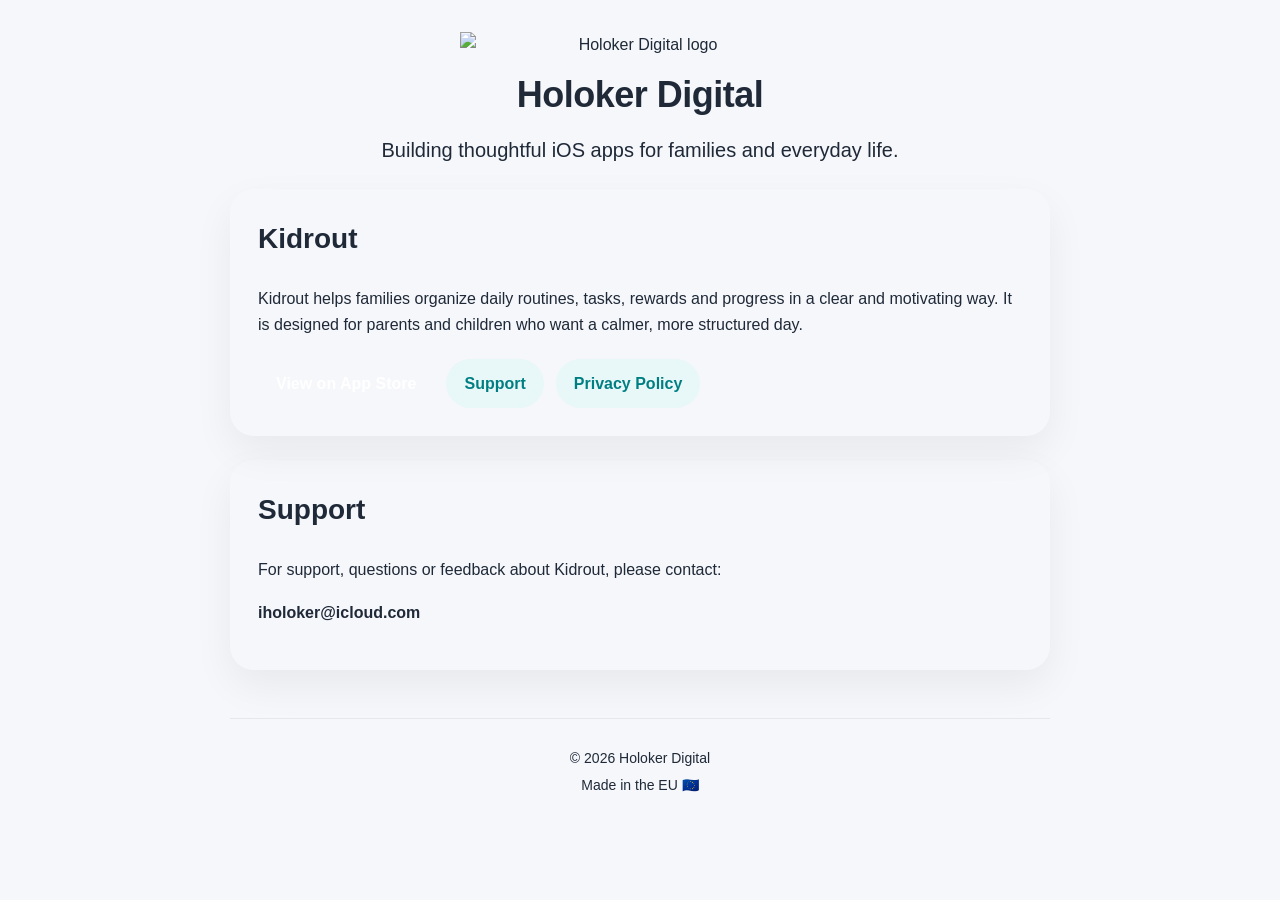
==== index.html @ f3a7f390 "Update index.html" ====
<!DOCTYPE html>
<html lang="en">
<head>
  <meta charset="UTF-8" />
  <meta name="viewport" content="width=device-width, initial-scale=1.0" />
  <title>Kidrout Support & Privacy Policy</title>

  <style>
    body {
      margin: 0;
      font-family: -apple-system, BlinkMacSystemFont, "Segoe UI", sans-serif;
      background: #f5f7fb;
      color: #1f2937;
      line-height: 1.6;
    }

    .container {
      max-width: 820px;
      margin: 0 auto;
      padding: 32px 20px;
    }

    .card {
      background: #ffffff;
      border-radius: 22px;
      padding: 32px;
      box-shadow: 0 12px 35px rgba(15, 23, 42, 0.08);
      margin-bottom: 24px;
    }

    h1 {
      font-size: 34px;
      margin: 0 0 8px;
    }

    h2 {
      max-width: 60%;
      border-radius: 28px;
      margin-bottom: 24px;
    }

    .large-logo {
  display: block;
  width: 360px;
  max-width: 100%;
  height: auto;
  margin: 0 auto;
}

    .hero {
  text-align: center;
}
    h1 {
      font-size: 36px;
      font-weight: 700;
      letter-spacing: -0.5px;
      margin: 8px 0 12px;
    }

    .subtitle {
      font-size: 20px;
      color: var(--muted);
      margin: 0 auto;
      max-width: 640px;
      line-height: 1.5;
    }

    .card {
      background: var(--card);
      border-radius: 24px;
      padding: 28px;
      margin-top: 24px;
      box-shadow: 0 16px 40px rgba(0, 0, 0, 0.06);
    }

    h2 {
      margin-top: 0;
      font-size: 28px;
    }

    p {
      line-height: 1.65;
    }

    .buttons {
      display: flex;
      flex-wrap: wrap;
      gap: 12px;
      margin-top: 20px;
    }

    a.button {
      text-decoration: none;
      background: var(--accent);
      color: white;
      padding: 12px 18px;
      border-radius: 999px;
      font-weight: 600;
    }

    a.secondary {
      background: #e8f7f8;
      color: #007f83;
    }

    .footer {
      text-align: center;
      color: var(--muted);
      margin-top: 48px;
      padding: 24px 0;
      font-size: 14px;
      line-height: 1.8;
      border-top: 1px solid #e5e7eb;
    }

    .footer p {
      margin: 4px 0;
    }

    @media (max-width: 600px) {
      h1 {
        font-size: 34px;
      }

      .subtitle {
        font-size: 18px;
      }

      .card {
        padding: 22px;
      }
    }
  </style>
</head>

<body>
  <main class="container">

    <section class="hero">
      <img src="Logo.png" alt="Holoker Digital logo" class="logo large-logo" />

      <h1>Holoker Digital</h1>

      <p class="subtitle">
        Building thoughtful iOS apps for families and everyday life.
      </p>
    </section>

    <section class="card">
      <h2>Kidrout</h2>

      <p>
        Kidrout helps families organize daily routines, tasks, rewards and progress in a clear and motivating way.
        It is designed for parents and children who want a calmer, more structured day.
      </p>

      <div class="buttons">
        <a class="button" href="https://apps.apple.com/app/kidrout/id6779928574">View on App Store</a>

        <a class="button secondary" href="#support">Support</a>

        <a class="button secondary" href="https://hkrdigital.github.io/privacy.html">Privacy Policy</a>
      </div>
    </section>

    <section class="card" id="support">
      <h2>Support</h2>

      <p>
        For support, questions or feedback about Kidrout, please contact:
      </p>

      <p>
        <strong>iholoker@icloud.com</strong>
      </p>
    </section>

    <footer class="footer">
      <p>© 2026 Holoker Digital</p>
      <p>Made in the EU 🇪🇺</p>
    </footer>

  </main>
</body>
</html>
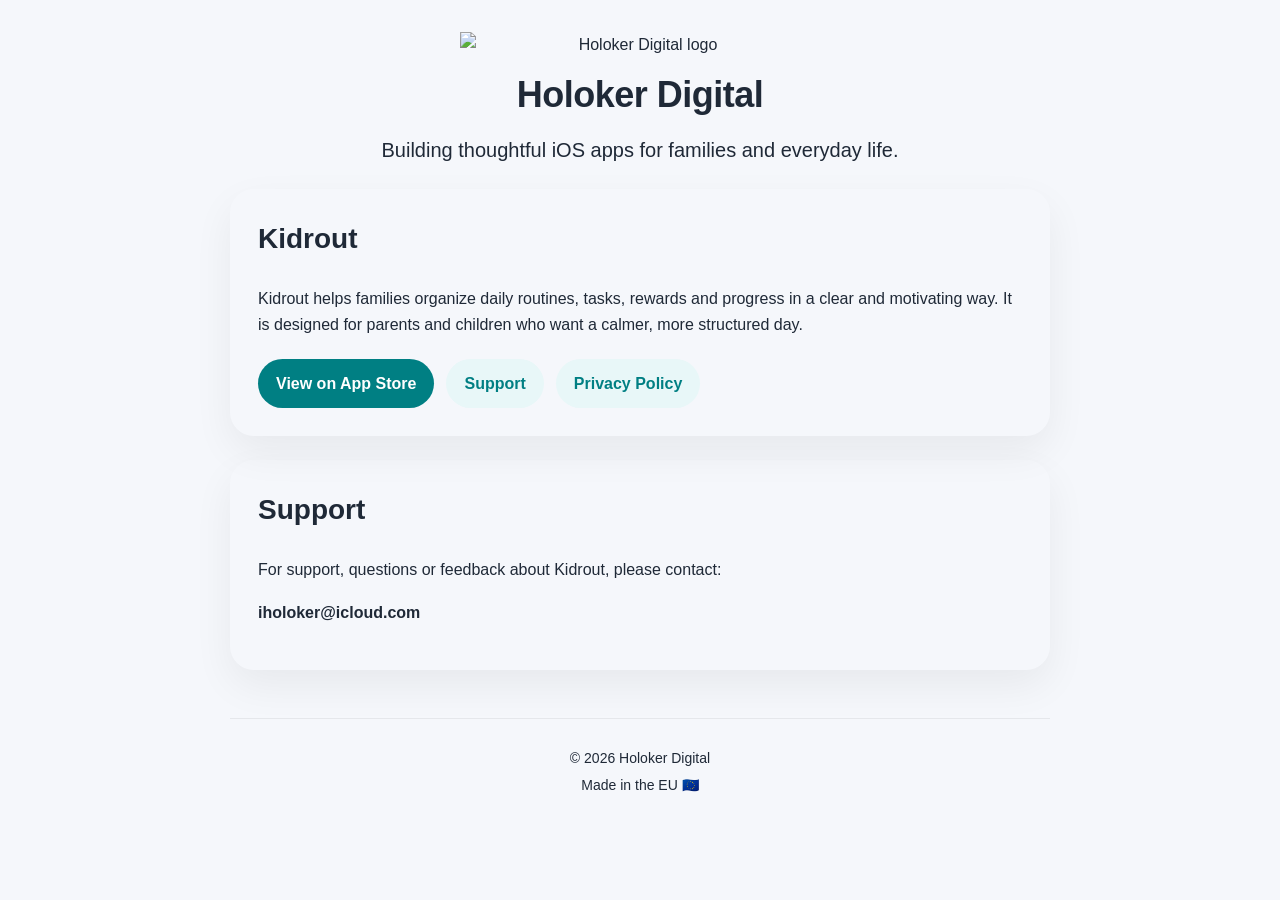
==== commit 71e85870: "Update index.html" ====
--- a/index.html
+++ b/index.html
@@ -90,13 +90,13 @@
     }
 
     a.button {
-      text-decoration: none;
-      background: var(--accent);
-      color: white;
-      padding: 12px 18px;
-      border-radius: 999px;
-      font-weight: 600;
-    }
+  text-decoration: none;
+  background: #007f83;
+  color: #ffffff;
+  padding: 12px 18px;
+  border-radius: 999px;
+  font-weight: 600;
+}
 
     a.secondary {
       background: #e8f7f8;
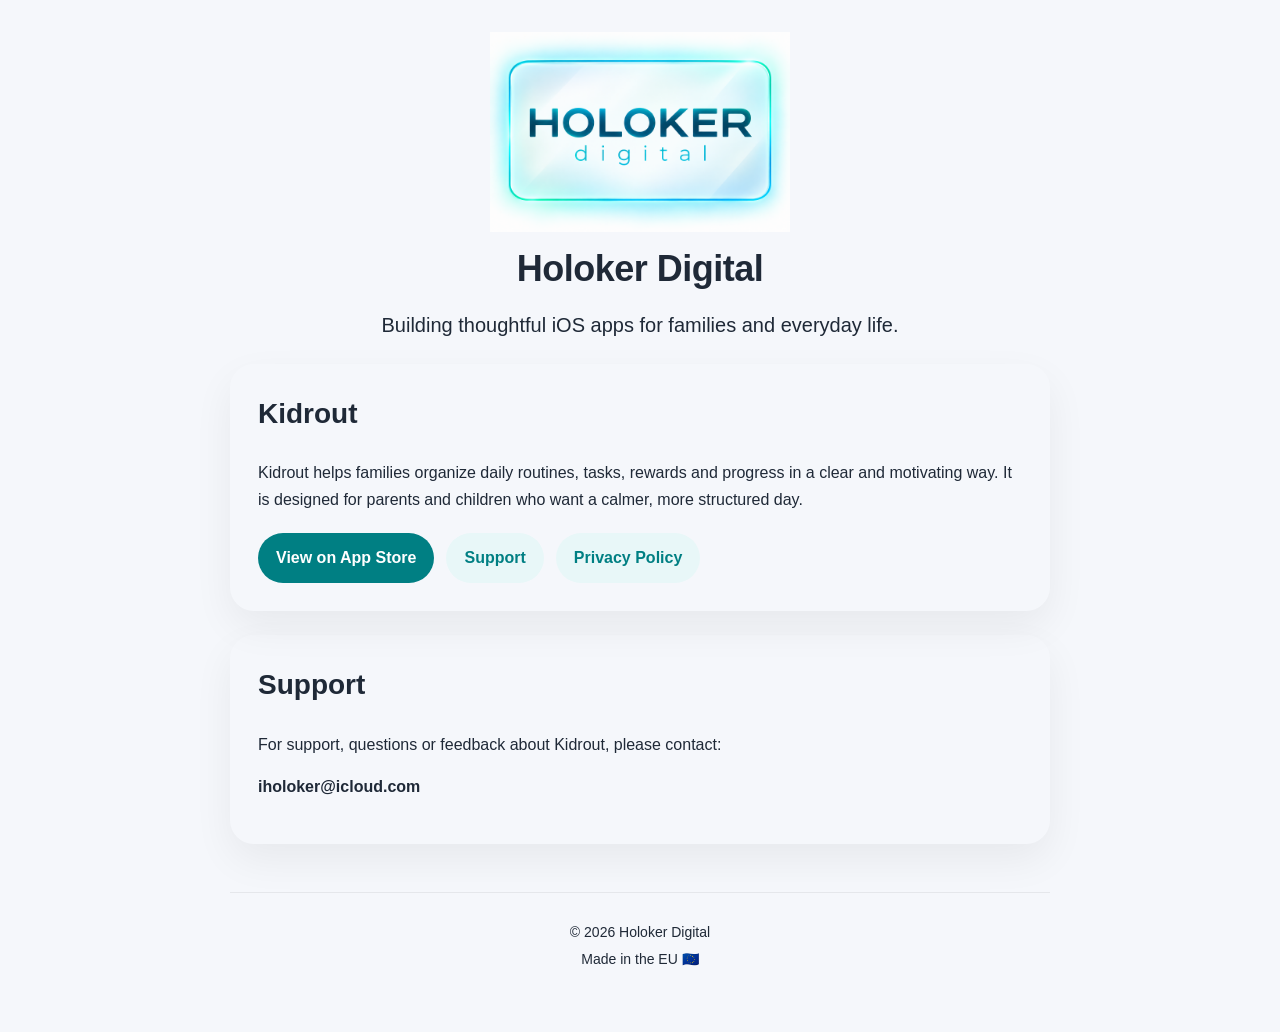
==== commit f7bcc071: "Update index.html" ====
--- a/index.html
+++ b/index.html
@@ -41,7 +41,7 @@
 
     .large-logo {
   display: block;
-  width: 360px;
+  width: 300px;
   max-width: 100%;
   height: auto;
   margin: 0 auto;
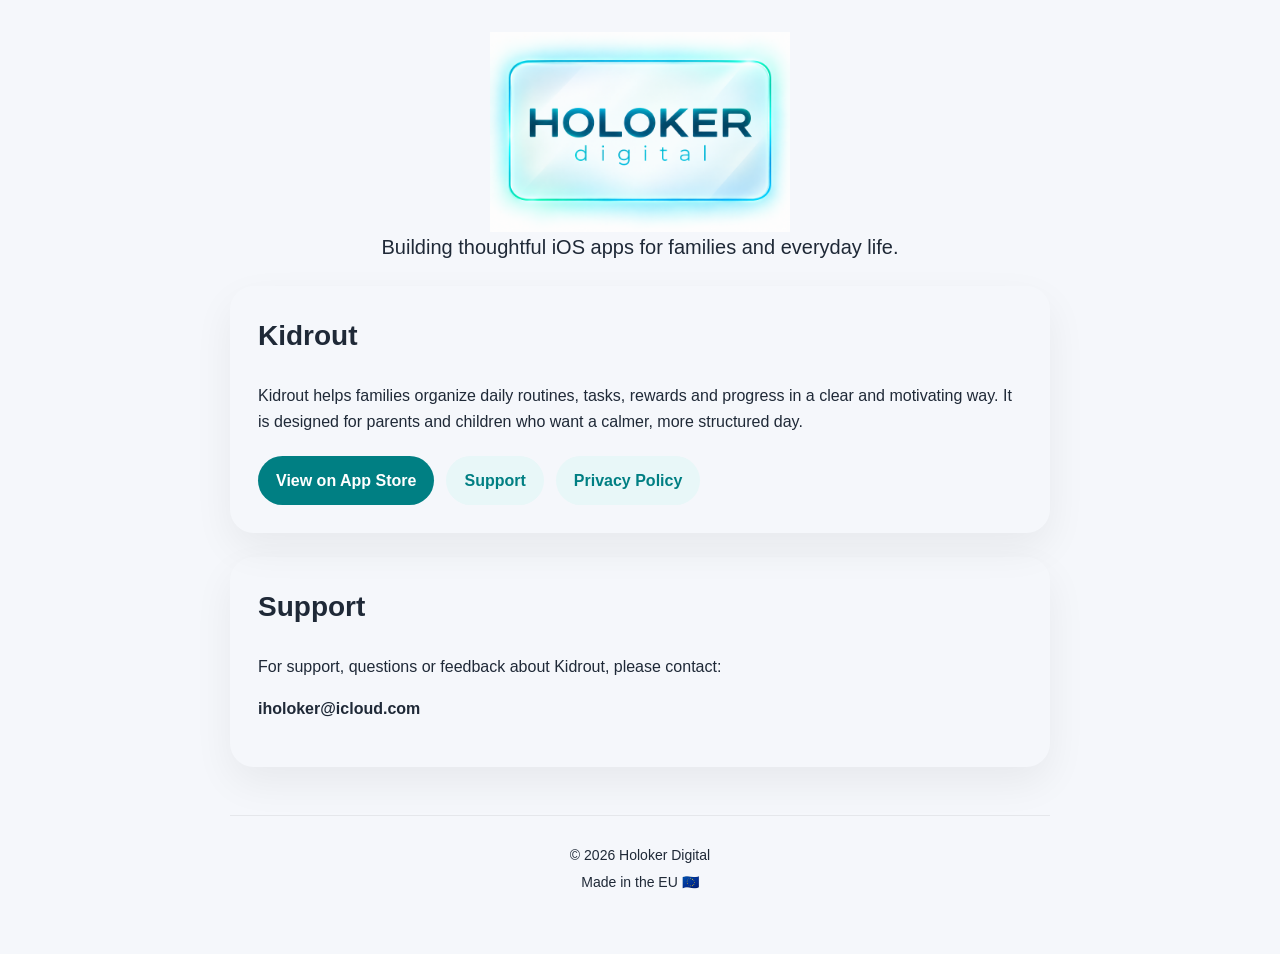
==== commit 2b325f5e: "Update index.html" ====
--- a/index.html
+++ b/index.html
@@ -139,8 +139,6 @@
     <section class="hero">
       <img src="Logo.png" alt="Holoker Digital logo" class="logo large-logo" />
 
-      <h1>Holoker Digital</h1>
-
       <p class="subtitle">
         Building thoughtful iOS apps for families and everyday life.
       </p>
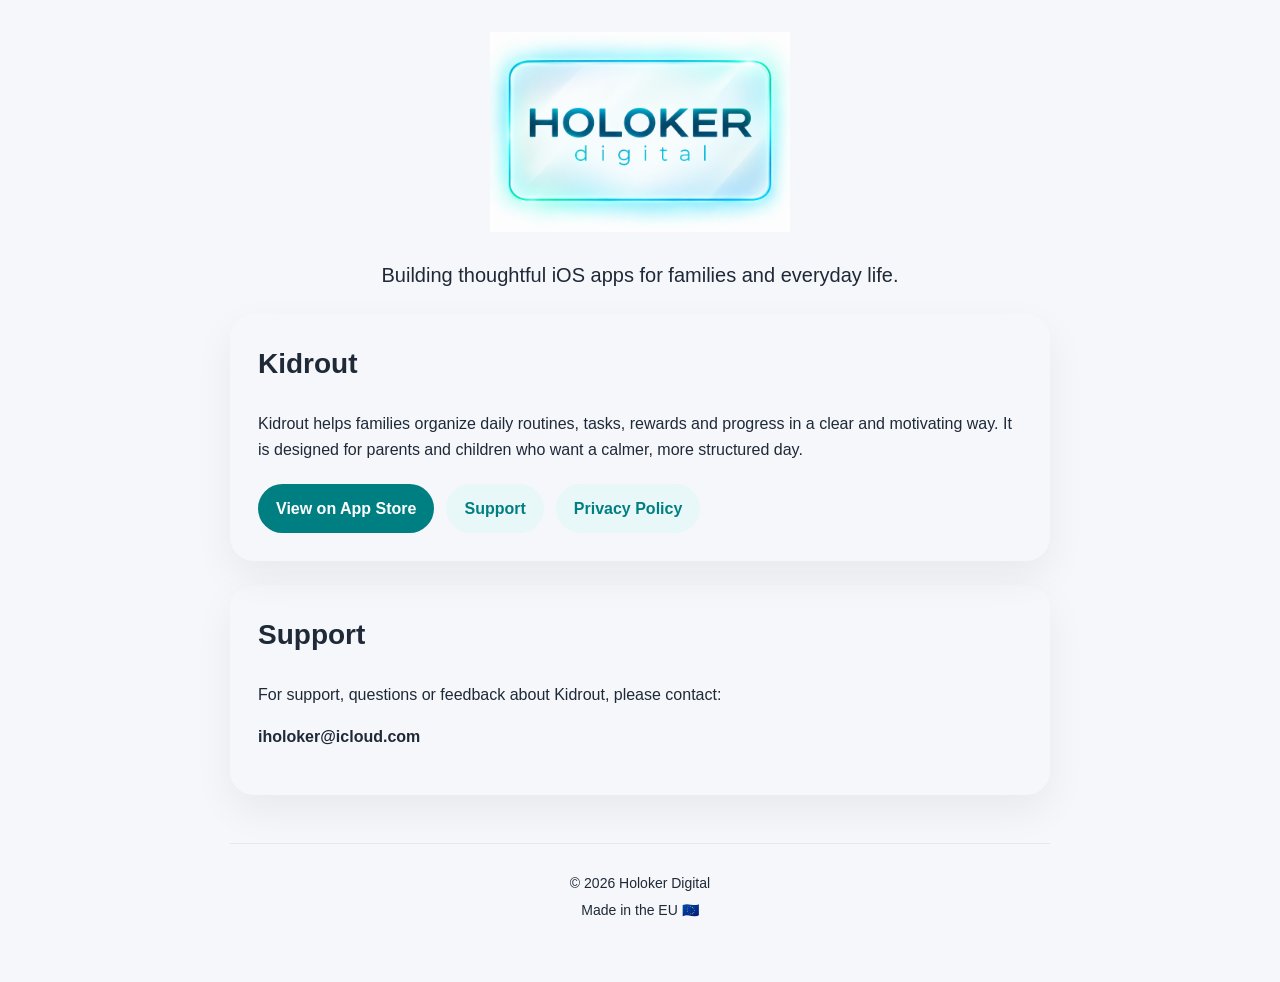
==== commit 19fe834f: "Update index.html" ====
--- a/index.html
+++ b/index.html
@@ -44,7 +44,7 @@
   width: 300px;
   max-width: 100%;
   height: auto;
-  margin: 0 auto;
+  margin: 0 auto 28px;
 }
 
     .hero {
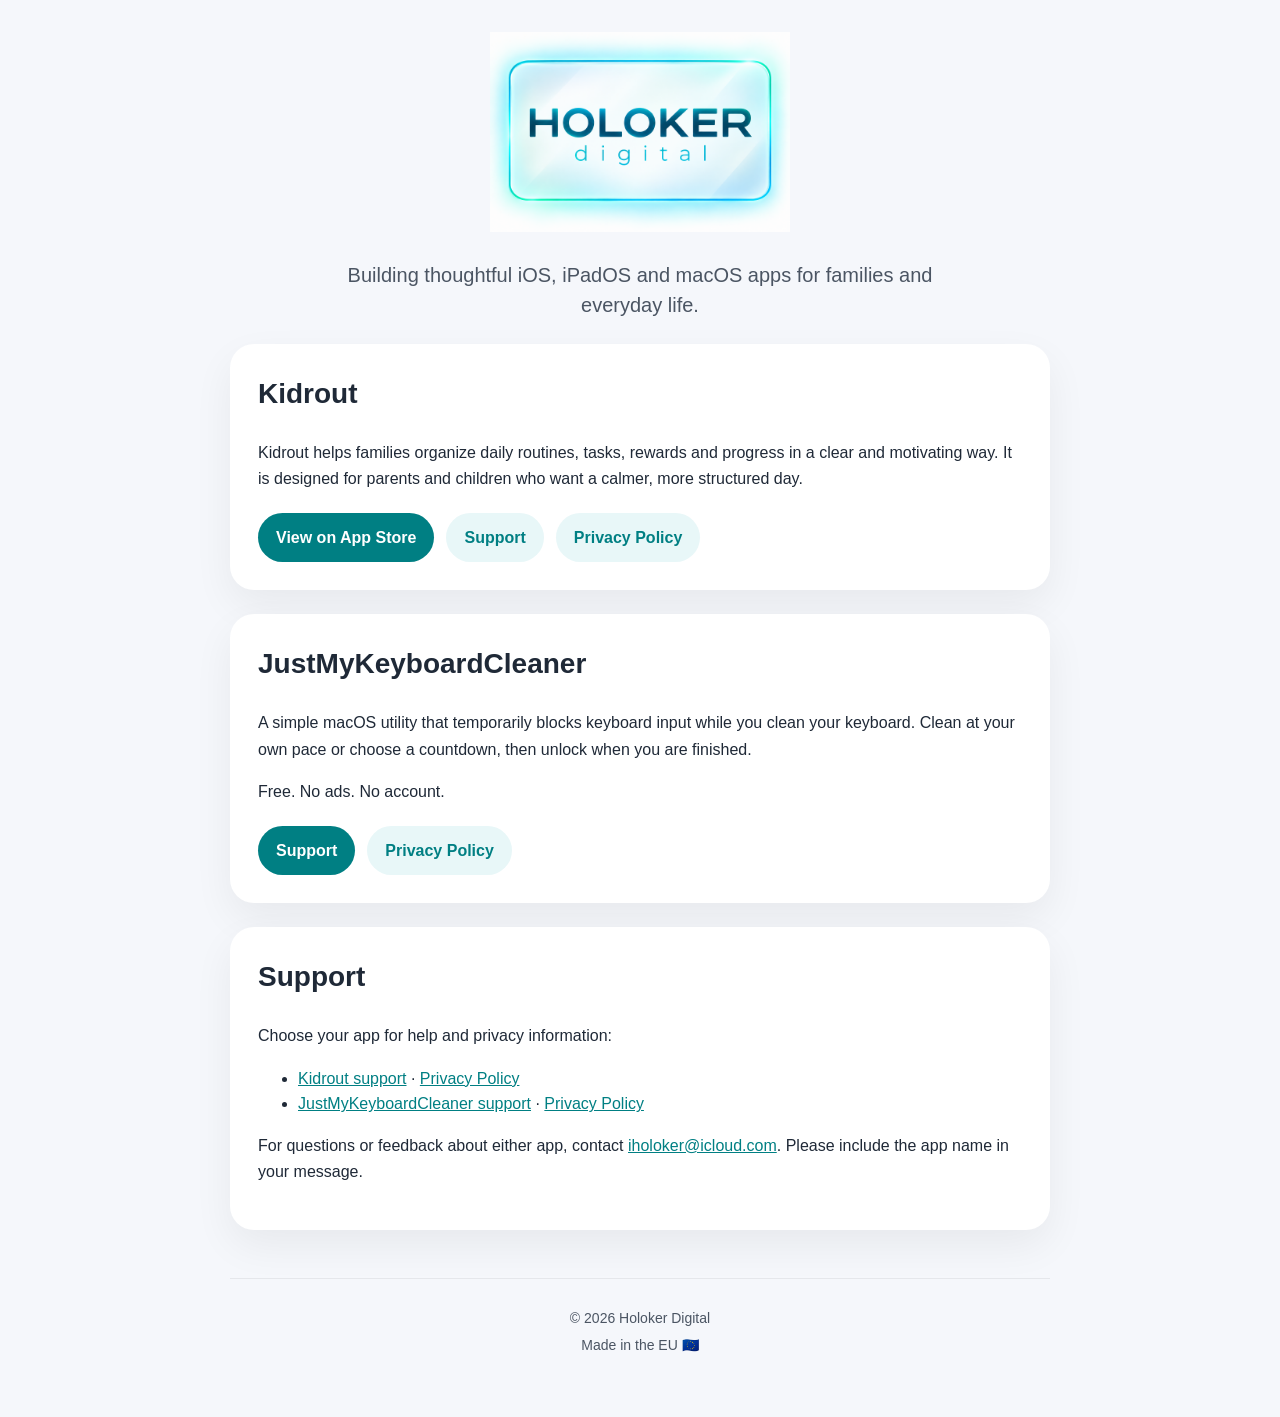
==== commit d7613759: "Add JustMyKeyboardCleaner and app-specific support links" ====
--- a/index.html
+++ b/index.html
@@ -3,181 +3,60 @@
 <head>
   <meta charset="UTF-8" />
   <meta name="viewport" content="width=device-width, initial-scale=1.0" />
-  <title>Kidrout Support & Privacy Policy</title>
-
+  <title>Holoker Digital — Apps & Support</title>
+  <meta name="description" content="Discover Kidrout for iPhone and iPad and JustMyKeyboardCleaner for Mac. Find support and privacy information for each app." />
   <style>
-    body {
-      margin: 0;
-      font-family: -apple-system, BlinkMacSystemFont, "Segoe UI", sans-serif;
-      background: #f5f7fb;
-      color: #1f2937;
-      line-height: 1.6;
-    }
-
-    .container {
-      max-width: 820px;
-      margin: 0 auto;
-      padding: 32px 20px;
-    }
-
-    .card {
-      background: #ffffff;
-      border-radius: 22px;
-      padding: 32px;
-      box-shadow: 0 12px 35px rgba(15, 23, 42, 0.08);
-      margin-bottom: 24px;
-    }
-
-    h1 {
-      font-size: 34px;
-      margin: 0 0 8px;
-    }
-
-    h2 {
-      max-width: 60%;
-      border-radius: 28px;
-      margin-bottom: 24px;
-    }
-
-    .large-logo {
-  display: block;
-  width: 300px;
-  max-width: 100%;
-  height: auto;
-  margin: 0 auto 28px;
-}
-
-    .hero {
-  text-align: center;
-}
-    h1 {
-      font-size: 36px;
-      font-weight: 700;
-      letter-spacing: -0.5px;
-      margin: 8px 0 12px;
-    }
-
-    .subtitle {
-      font-size: 20px;
-      color: var(--muted);
-      margin: 0 auto;
-      max-width: 640px;
-      line-height: 1.5;
-    }
-
-    .card {
-      background: var(--card);
-      border-radius: 24px;
-      padding: 28px;
-      margin-top: 24px;
-      box-shadow: 0 16px 40px rgba(0, 0, 0, 0.06);
-    }
-
-    h2 {
-      margin-top: 0;
-      font-size: 28px;
-    }
-
-    p {
-      line-height: 1.65;
-    }
-
-    .buttons {
-      display: flex;
-      flex-wrap: wrap;
-      gap: 12px;
-      margin-top: 20px;
-    }
-
-    a.button {
-  text-decoration: none;
-  background: #007f83;
-  color: #ffffff;
-  padding: 12px 18px;
-  border-radius: 999px;
-  font-weight: 600;
-}
-
-    a.secondary {
-      background: #e8f7f8;
-      color: #007f83;
-    }
-
-    .footer {
-      text-align: center;
-      color: var(--muted);
-      margin-top: 48px;
-      padding: 24px 0;
-      font-size: 14px;
-      line-height: 1.8;
-      border-top: 1px solid #e5e7eb;
-    }
-
-    .footer p {
-      margin: 4px 0;
-    }
-
-    @media (max-width: 600px) {
-      h1 {
-        font-size: 34px;
-      }
-
-      .subtitle {
-        font-size: 18px;
-      }
-
-      .card {
-        padding: 22px;
-      }
-    }
+    body { margin: 0; font-family: -apple-system, BlinkMacSystemFont, "Segoe UI", sans-serif; background: #f5f7fb; color: #1f2937; line-height: 1.6; }
+    .container { max-width: 820px; margin: 0 auto; padding: 32px 20px; }
+    .large-logo { display: block; width: 300px; max-width: 100%; height: auto; margin: 0 auto 28px; }
+    .hero { text-align: center; }
+    .subtitle { font-size: 20px; color: #4b5563; margin: 0 auto; max-width: 640px; line-height: 1.5; }
+    .card { background: #ffffff; border-radius: 24px; padding: 28px; margin-top: 24px; box-shadow: 0 16px 40px rgba(0,0,0,0.06); }
+    h2 { margin-top: 0; font-size: 28px; overflow-wrap: anywhere; }
+    p { line-height: 1.65; }
+    a { color: #007f83; }
+    .buttons { display: flex; flex-wrap: wrap; gap: 12px; margin-top: 20px; }
+    a.button { text-decoration: none; background: #007f83; color: #ffffff; padding: 12px 18px; border-radius: 999px; font-weight: 600; }
+    a.secondary { background: #e8f7f8; color: #007f83; }
+    .footer { text-align: center; color: #4b5563; margin-top: 48px; padding: 24px 0; font-size: 14px; line-height: 1.8; border-top: 1px solid #e5e7eb; }
+    .footer p { margin: 4px 0; }
+    @media (max-width: 600px) { .subtitle { font-size: 18px; } .card { padding: 22px; } h2 { font-size: 25px; } }
   </style>
 </head>
-
 <body>
   <main class="container">
-
-    <section class="hero">
-      <img src="Logo.png" alt="Holoker Digital logo" class="logo large-logo" />
-
-      <p class="subtitle">
-        Building thoughtful iOS apps for families and everyday life.
-      </p>
+    <section class="hero" aria-label="Holoker Digital">
+      <img src="Logo.png" alt="Holoker Digital logo" class="large-logo" />
+      <p class="subtitle">Building thoughtful iOS, iPadOS and macOS apps for families and everyday life.</p>
     </section>
-
-    <section class="card">
-      <h2>Kidrout</h2>
-
-      <p>
-        Kidrout helps families organize daily routines, tasks, rewards and progress in a clear and motivating way.
-        It is designed for parents and children who want a calmer, more structured day.
-      </p>
-
+    <section class="card" aria-labelledby="kidrout">
+      <h2 id="kidrout">Kidrout</h2>
+      <p>Kidrout helps families organize daily routines, tasks, rewards and progress in a clear and motivating way. It is designed for parents and children who want a calmer, more structured day.</p>
       <div class="buttons">
         <a class="button" href="https://apps.apple.com/app/kidrout/id6779928574">View on App Store</a>
-
-        <a class="button secondary" href="#support">Support</a>
-
+        <a class="button secondary" href="https://hkrdigital.github.io/kidrout-support/">Support</a>
         <a class="button secondary" href="https://hkrdigital.github.io/privacy.html">Privacy Policy</a>
       </div>
     </section>
-
+    <section class="card" aria-labelledby="keyboard-cleaner">
+      <h2 id="keyboard-cleaner">JustMyKeyboardCleaner</h2>
+      <p>A simple macOS utility that temporarily blocks keyboard input while you clean your keyboard. Clean at your own pace or choose a countdown, then unlock when you are finished.</p>
+      <p>Free. No ads. No account.</p>
+      <div class="buttons">
+        <a class="button" href="https://hkrdigital.github.io/justmykeyboardcleaner-support/">Support</a>
+        <a class="button secondary" href="https://hkrdigital.github.io/justmykeyboardcleaner-support/#privacy">Privacy Policy</a>
+      </div>
+    </section>
     <section class="card" id="support">
       <h2>Support</h2>
-
-      <p>
-        For support, questions or feedback about Kidrout, please contact:
-      </p>
-
-      <p>
-        <strong>iholoker@icloud.com</strong>
-      </p>
+      <p>Choose your app for help and privacy information:</p>
+      <ul>
+        <li><a href="https://hkrdigital.github.io/kidrout-support/">Kidrout support</a> · <a href="https://hkrdigital.github.io/privacy.html">Privacy Policy</a></li>
+        <li><a href="https://hkrdigital.github.io/justmykeyboardcleaner-support/">JustMyKeyboardCleaner support</a> · <a href="https://hkrdigital.github.io/justmykeyboardcleaner-support/#privacy">Privacy Policy</a></li>
+      </ul>
+      <p>For questions or feedback about either app, contact <a href="mailto:iholoker@icloud.com">iholoker@icloud.com</a>. Please include the app name in your message.</p>
     </section>
-
-    <footer class="footer">
-      <p>© 2026 Holoker Digital</p>
-      <p>Made in the EU 🇪🇺</p>
-    </footer>
-
+    <footer class="footer"><p>© 2026 Holoker Digital</p><p>Made in the EU 🇪🇺</p></footer>
   </main>
 </body>
 </html>
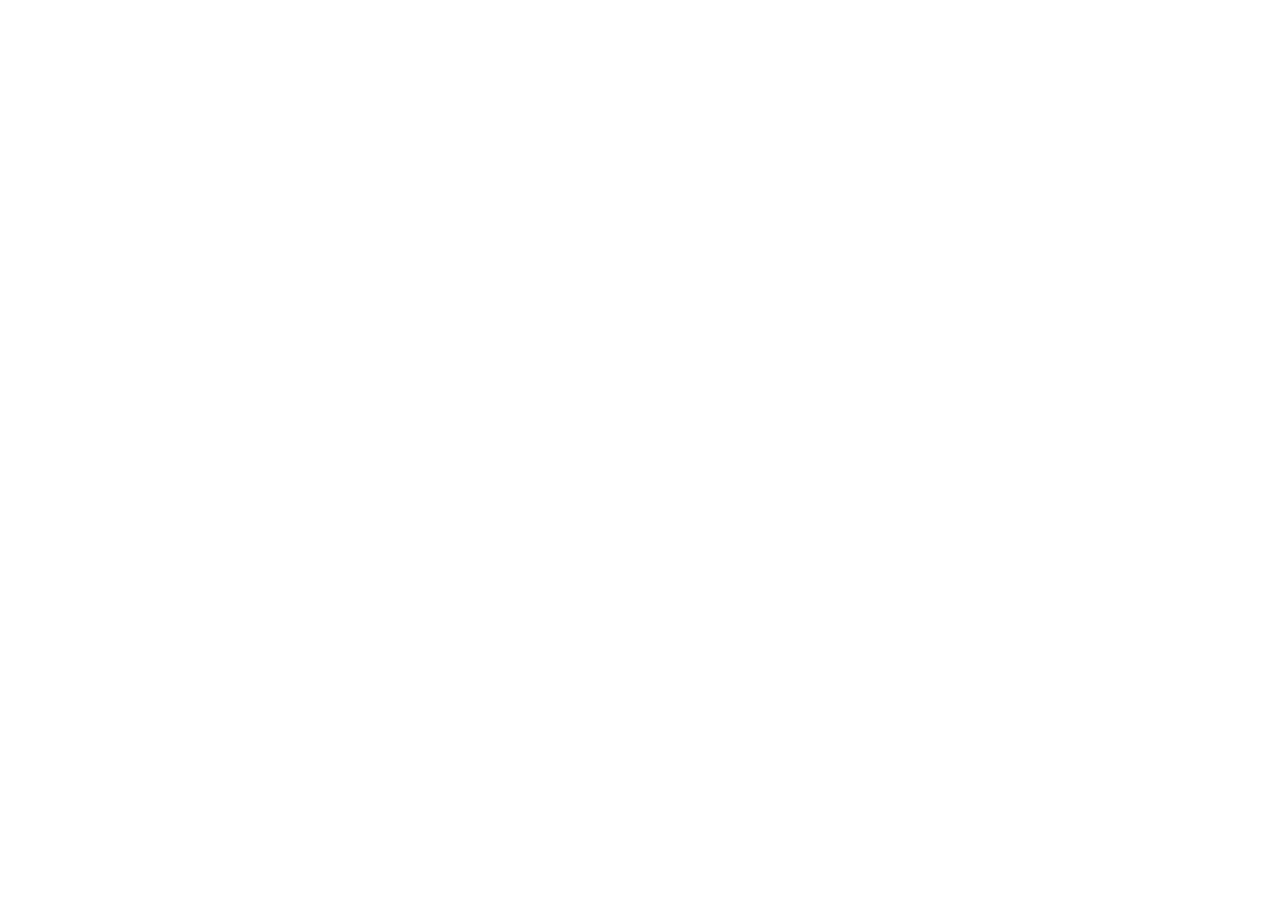
==== commit 16a82dbc: "Update index.html" ====
--- a/index.html
+++ b/index.html
@@ -1,62 +1,2 @@
-<!DOCTYPE html>
-<html lang="en">
-<head>
-  <meta charset="UTF-8" />
-  <meta name="viewport" content="width=device-width, initial-scale=1.0" />
-  <title>Holoker Digital — Apps & Support</title>
-  <meta name="description" content="Discover Kidrout for iPhone and iPad and JustMyKeyboardCleaner for Mac. Find support and privacy information for each app." />
-  <style>
-    body { margin: 0; font-family: -apple-system, BlinkMacSystemFont, "Segoe UI", sans-serif; background: #f5f7fb; color: #1f2937; line-height: 1.6; }
-    .container { max-width: 820px; margin: 0 auto; padding: 32px 20px; }
-    .large-logo { display: block; width: 300px; max-width: 100%; height: auto; margin: 0 auto 28px; }
-    .hero { text-align: center; }
-    .subtitle { font-size: 20px; color: #4b5563; margin: 0 auto; max-width: 640px; line-height: 1.5; }
-    .card { background: #ffffff; border-radius: 24px; padding: 28px; margin-top: 24px; box-shadow: 0 16px 40px rgba(0,0,0,0.06); }
-    h2 { margin-top: 0; font-size: 28px; overflow-wrap: anywhere; }
-    p { line-height: 1.65; }
-    a { color: #007f83; }
-    .buttons { display: flex; flex-wrap: wrap; gap: 12px; margin-top: 20px; }
-    a.button { text-decoration: none; background: #007f83; color: #ffffff; padding: 12px 18px; border-radius: 999px; font-weight: 600; }
-    a.secondary { background: #e8f7f8; color: #007f83; }
-    .footer { text-align: center; color: #4b5563; margin-top: 48px; padding: 24px 0; font-size: 14px; line-height: 1.8; border-top: 1px solid #e5e7eb; }
-    .footer p { margin: 4px 0; }
-    @media (max-width: 600px) { .subtitle { font-size: 18px; } .card { padding: 22px; } h2 { font-size: 25px; } }
-  </style>
-</head>
-<body>
-  <main class="container">
-    <section class="hero" aria-label="Holoker Digital">
-      <img src="Logo.png" alt="Holoker Digital logo" class="large-logo" />
-      <p class="subtitle">Building thoughtful iOS, iPadOS and macOS apps for families and everyday life.</p>
-    </section>
-    <section class="card" aria-labelledby="kidrout">
-      <h2 id="kidrout">Kidrout</h2>
-      <p>Kidrout helps families organize daily routines, tasks, rewards and progress in a clear and motivating way. It is designed for parents and children who want a calmer, more structured day.</p>
-      <div class="buttons">
-        <a class="button" href="https://apps.apple.com/app/kidrout/id6779928574">View on App Store</a>
-        <a class="button secondary" href="https://hkrdigital.github.io/kidrout-support/">Support</a>
-        <a class="button secondary" href="https://hkrdigital.github.io/privacy.html">Privacy Policy</a>
-      </div>
-    </section>
-    <section class="card" aria-labelledby="keyboard-cleaner">
-      <h2 id="keyboard-cleaner">JustMyKeyboardCleaner</h2>
-      <p>A simple macOS utility that temporarily blocks keyboard input while you clean your keyboard. Clean at your own pace or choose a countdown, then unlock when you are finished.</p>
-      <p>Free. No ads. No account.</p>
-      <div class="buttons">
-        <a class="button" href="https://hkrdigital.github.io/justmykeyboardcleaner-support/">Support</a>
-        <a class="button secondary" href="https://hkrdigital.github.io/justmykeyboardcleaner-support/#privacy">Privacy Policy</a>
-      </div>
-    </section>
-    <section class="card" id="support">
-      <h2>Support</h2>
-      <p>Choose your app for help and privacy information:</p>
-      <ul>
-        <li><a href="https://hkrdigital.github.io/kidrout-support/">Kidrout support</a> · <a href="https://hkrdigital.github.io/privacy.html">Privacy Policy</a></li>
-        <li><a href="https://hkrdigital.github.io/justmykeyboardcleaner-support/">JustMyKeyboardCleaner support</a> · <a href="https://hkrdigital.github.io/justmykeyboardcleaner-support/#privacy">Privacy Policy</a></li>
-      </ul>
-      <p>For questions or feedback about either app, contact <a href="mailto:iholoker@icloud.com">iholoker@icloud.com</a>. Please include the app name in your message.</p>
-    </section>
-    <footer class="footer"><p>© 2026 Holoker Digital</p><p>Made in the EU 🇪🇺</p></footer>
-  </main>
-</body>
-</html>
+<!doctype html>
+<html lang="en"><head><meta charset="utf-8"><meta name="viewport" content="width=device-width,initial-scale=1"><title>Holoker — holoker.eu</title><link rel="canonical" href="https://holoker.eu/"><meta http-equiv="refresh" content="0;url=https://holoker.eu/"></head><body><main><h1>Holoker</h1><p>Our official website has moved to <a href="https://holoker.eu/">holoker.eu</a>.</p><section id="support"><h2>Support and privacy</h2><p><a href="https://holoker.eu/kidrout/">Kidrout</a> · <a href="https://holoker.eu/kidrout-privacy/">Kidrout privacy policy</a></p><p><a href="https://holoker.eu/justmykeyboardcleaner-support/">JustMyKeyboardCleaner support and privacy</a></p><p><a href="https://holoker.eu/#kontakt">Contact Holoker</a></p></section></main></body></html>
